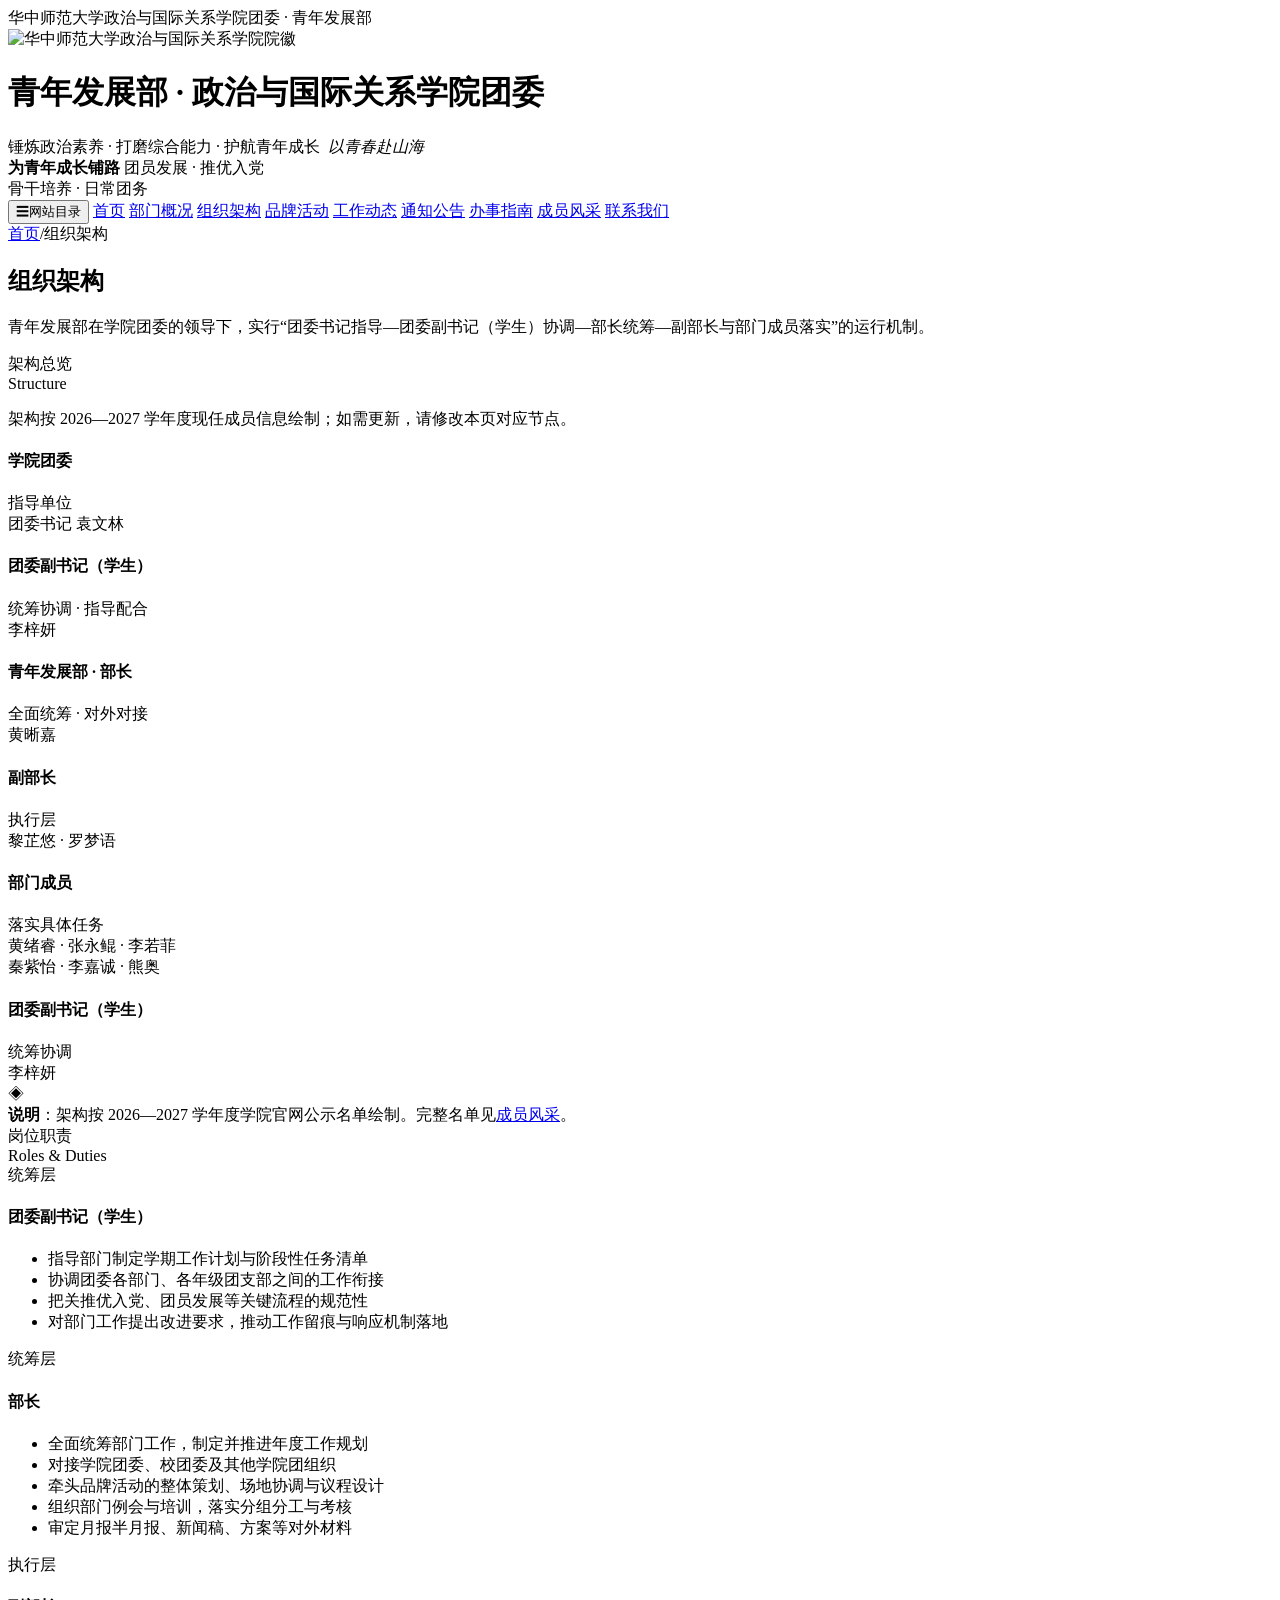
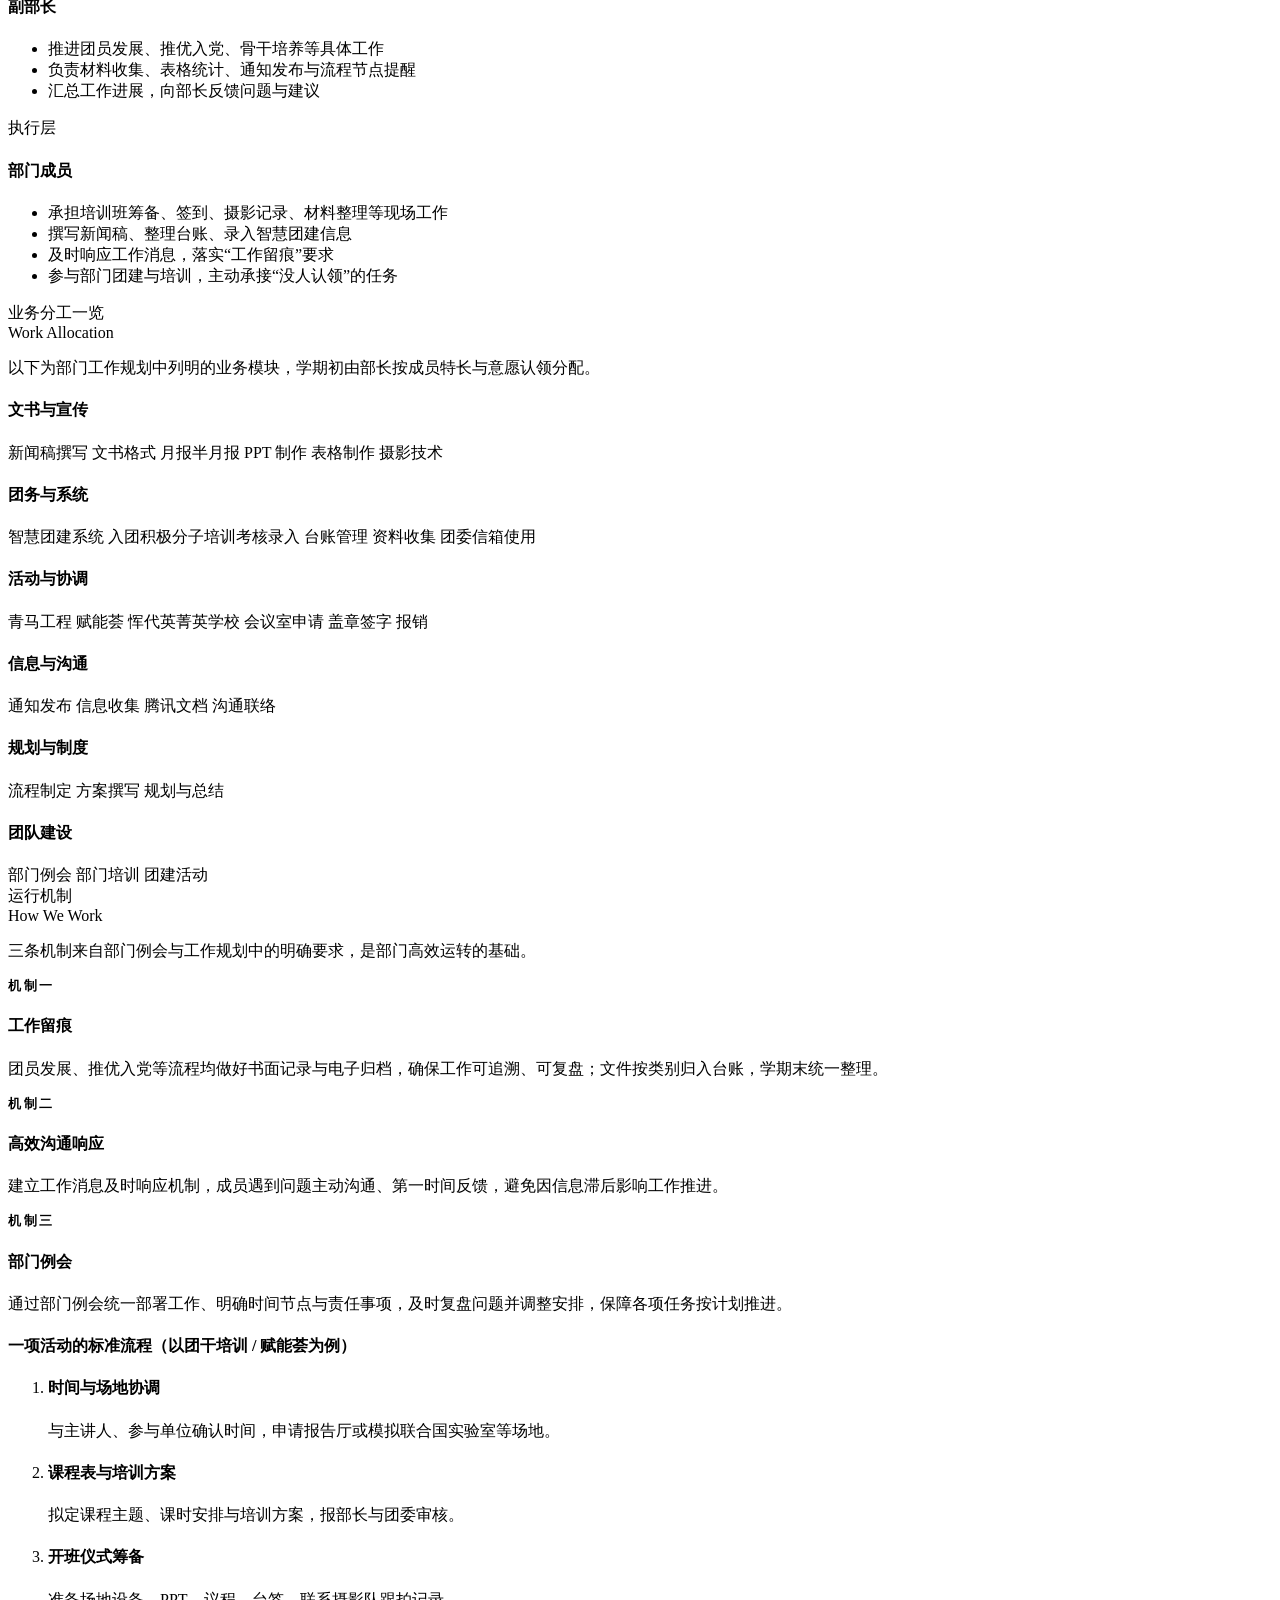
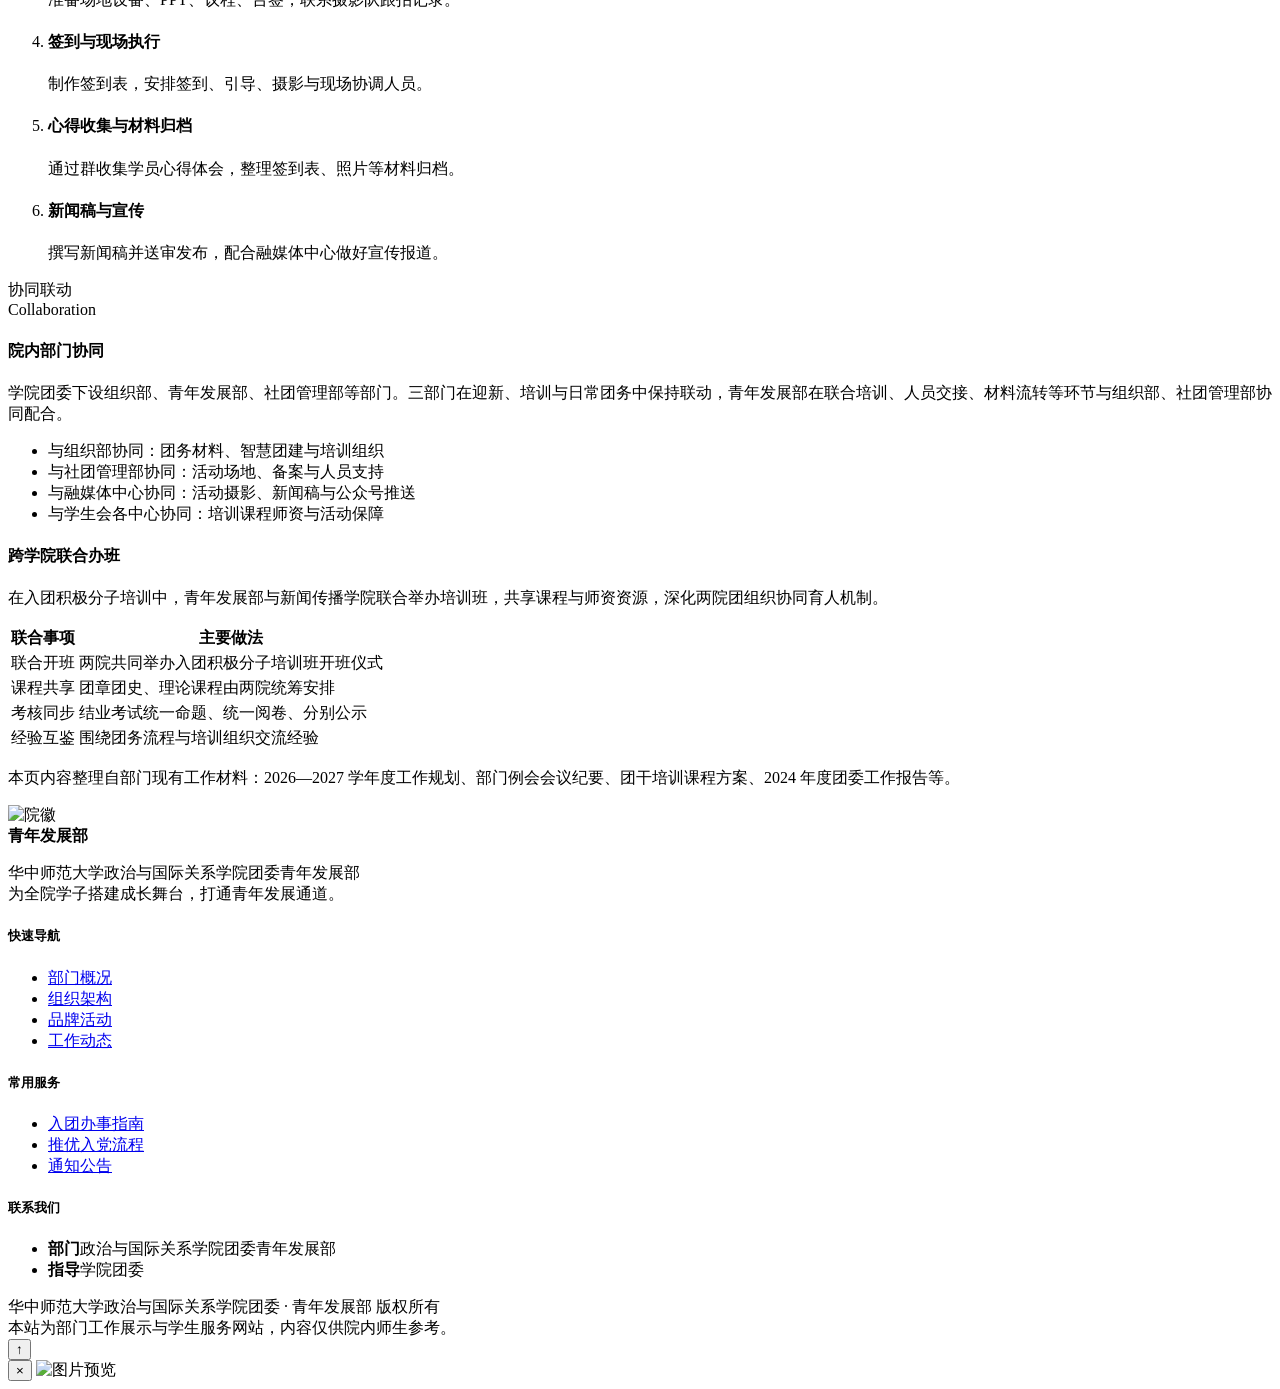
==== organization.html @ 4ea8c700 "Add files via upload" ====
<!DOCTYPE html>
<html lang="zh-CN">
<head>
<meta charset="UTF-8">
<meta name="viewport" content="width=device-width, initial-scale=1.0">
<title>组织架构 · 青年发展部</title>
<meta name="description" content="青年发展部组织架构、岗位职责、分组机制与协同联动机制。">
<link rel="stylesheet" href="css/style.css?v=20261004">
</head>
<body>

<div class="topbar">
  <div class="wrap">
    <span class="tb-left"><i class="dot"></i>华中师范大学政治与国际关系学院团委 · 青年发展部</span>
    <span class="tb-right" id="today"></span>
  </div>
</div>

<header class="site-header">
  <div class="wrap">
    <img class="logo" data-asset="IMG_LOGO" src="assets/placeholder.gif" alt="华中师范大学政治与国际关系学院院徽">
    <div class="brand">
      <h1>青年发展部 <span>· 政治与国际关系学院团委</span></h1>
      <div class="slogan">锤炼政治素养 · 打磨综合能力 · 护航青年成长 &nbsp;<em>以青春赴山海</em></div>
    </div>
    <div class="head-badge">
      <strong>为青年成长铺路</strong>
      团员发展 · 推优入党<br>骨干培养 · 日常团务
    </div>
  </div>
</header>

<nav class="mainnav" id="mainnav">
  <div class="wrap">
    <button class="nav-toggle" id="navToggle" aria-expanded="false" aria-controls="mainnav">
      <span aria-hidden="true">☰</span><span class="nt-text">网站目录</span>
    </button>
    <a class="nav-link" href="index.html">首页</a>
    <a class="nav-link" href="about.html">部门概况</a>
    <a class="nav-link active" href="organization.html">组织架构</a>
    <a class="nav-link" href="activities.html">品牌活动</a>
    <a class="nav-link" href="news.html">工作动态</a>
    <a class="nav-link" href="notices.html">通知公告</a>
    <a class="nav-link" href="guide.html">办事指南</a>
    <a class="nav-link" href="members.html">成员风采</a>
    <a class="nav-link" href="contact.html">联系我们</a>
  </div>
</nav>

<section class="pagehead">
  <div class="wrap">
    <div class="crumb"><a href="index.html">首页</a><span class="sep">/</span>组织架构</div>
    <h2>组织架构</h2>
    <p class="desc">青年发展部在学院团委的领导下，实行“团委书记指导—团委副书记（学生）协调—部长统筹—副部长与部门成员落实”的运行机制。</p>
  </div>
</section>

<!-- ===== 架构图 ===== -->
<section class="section">
  <div class="sec-head left">
    <div class="cn">架构总览</div>
    <div class="en">Structure</div>
    <div class="rule"></div>
    <p class="lead">架构按 2026—2027 学年度现任成员信息绘制；如需更新，请修改本页对应节点。</p>
  </div>
  <div class="card">
    <div class="orgchart">
      <div class="org-top">
        <div class="org-node gold">
          <h4>学院团委</h4>
          <div class="role">指导单位</div>
          <div class="who">团委书记 袁文林</div>
        </div>
      </div>
      <div class="org-connector"></div>
      <div class="org-top">
        <div class="org-node">
          <h4>团委副书记（学生）</h4>
          <div class="role">统筹协调 · 指导配合</div>
          <div class="who">李梓妍</div>
        </div>
      </div>
      <div class="org-connector"></div>
      <div class="org-top">
        <div class="org-node">
          <h4>青年发展部 · 部长</h4>
          <div class="role">全面统筹 · 对外对接</div>
          <div class="who">黄晰嘉</div>
        </div>
      </div>
      <div class="org-connector"></div>
      <div class="org-row">
        <div class="org-node">
          <h4>副部长</h4>
          <div class="role">执行层</div>
          <div class="who">黎芷悠 · 罗梦语</div>
        </div>
        <div class="org-node gold">
          <h4>部门成员</h4>
          <div class="role">落实具体任务</div>
          <div class="who">黄绪睿 · 张永鲲 · 李若菲<br>秦紫怡 · 李嘉诚 · 熊奥</div>
        </div>
        <div class="org-node">
          <h4>团委副书记（学生）</h4>
          <div class="role">统筹协调</div>
          <div class="who">李梓妍</div>
        </div>
      </div>
    </div>
  </div>
  <div class="note mt20">
    <span class="ni">◈</span>
    <div><strong>说明</strong>：架构按 2026—2027 学年度学院官网公示名单绘制。完整名单见<a class="strong-red" href="members.html">成员风采</a>。</div>
  </div>
</section>

<!-- ===== 岗位职责 ===== -->
<section class="section">
  <div class="sec-head left">
    <div class="cn">岗位职责</div>
    <div class="en">Roles &amp; Duties</div>
    <div class="rule"></div>
  </div>
  <div class="grid g2">
    <div class="card hoverable">
      <span class="tag tag-red">统筹层</span>
      <h4 class="mt8 strong-red">团委副书记（学生）</h4>
      <ul class="plist mt14">
        <li>指导部门制定学期工作计划与阶段性任务清单</li>
        <li>协调团委各部门、各年级团支部之间的工作衔接</li>
        <li>把关推优入党、团员发展等关键流程的规范性</li>
        <li>对部门工作提出改进要求，推动工作留痕与响应机制落地</li>
      </ul>
    </div>
    <div class="card hoverable">
      <span class="tag tag-red">统筹层</span>
      <h4 class="mt8 strong-red">部长</h4>
      <ul class="plist mt14">
        <li>全面统筹部门工作，制定并推进年度工作规划</li>
        <li>对接学院团委、校团委及其他学院团组织</li>
        <li>牵头品牌活动的整体策划、场地协调与议程设计</li>
        <li>组织部门例会与培训，落实分组分工与考核</li>
        <li>审定月报半月报、新闻稿、方案等对外材料</li>
      </ul>
    </div>
    <div class="card hoverable">
      <span class="tag tag-red">执行层</span>
      <h4 class="mt8 strong-red">副部长</h4>
      <ul class="plist mt14">
        <li>推进团员发展、推优入党、骨干培养等具体工作</li>
        <li>负责材料收集、表格统计、通知发布与流程节点提醒</li>
        <li>汇总工作进展，向部长反馈问题与建议</li>
      </ul>
    </div>
    <div class="card hoverable">
      <span class="tag tag-red">执行层</span>
      <h4 class="mt8 strong-red">部门成员</h4>
      <ul class="plist mt14">
        <li>承担培训班筹备、签到、摄影记录、材料整理等现场工作</li>
        <li>撰写新闻稿、整理台账、录入智慧团建信息</li>
        <li>及时响应工作消息，落实“工作留痕”要求</li>
        <li>参与部门团建与培训，主动承接“没人认领”的任务</li>
      </ul>
    </div>
  </div>
</section>

<!-- ===== 业务分工 ===== -->
<section class="section">
  <div class="sec-head left">
    <div class="cn">业务分工一览</div>
    <div class="en">Work Allocation</div>
    <div class="rule"></div>
    <p class="lead">以下为部门工作规划中列明的业务模块，学期初由部长按成员特长与意愿认领分配。</p>
  </div>
  <div class="grid g3">
    <div class="card">
      <h4 class="strong-red mb14">文书与宣传</h4>
      <div class="tag-cloud">
        <span class="tag tag-soft">新闻稿撰写</span>
        <span class="tag tag-soft">文书格式</span>
        <span class="tag tag-soft">月报半月报</span>
        <span class="tag tag-soft">PPT 制作</span>
        <span class="tag tag-soft">表格制作</span>
        <span class="tag tag-soft">摄影技术</span>
      </div>
    </div>
    <div class="card">
      <h4 class="strong-red mb14">团务与系统</h4>
      <div class="tag-cloud">
        <span class="tag tag-soft">智慧团建系统</span>
        <span class="tag tag-soft">入团积极分子培训考核录入</span>
        <span class="tag tag-soft">台账管理</span>
        <span class="tag tag-soft">资料收集</span>
        <span class="tag tag-soft">团委信箱使用</span>
      </div>
    </div>
    <div class="card">
      <h4 class="strong-red mb14">活动与协调</h4>
      <div class="tag-cloud">
        <span class="tag tag-soft">青马工程</span>
        <span class="tag tag-soft">赋能荟</span>
        <span class="tag tag-soft">恽代英菁英学校</span>
        <span class="tag tag-soft">会议室申请</span>
        <span class="tag tag-soft">盖章签字</span>
        <span class="tag tag-soft">报销</span>
      </div>
    </div>
    <div class="card">
      <h4 class="strong-red mb14">信息与沟通</h4>
      <div class="tag-cloud">
        <span class="tag tag-soft">通知发布</span>
        <span class="tag tag-soft">信息收集</span>
        <span class="tag tag-soft">腾讯文档</span>
        <span class="tag tag-soft">沟通联络</span>
      </div>
    </div>
    <div class="card">
      <h4 class="strong-red mb14">规划与制度</h4>
      <div class="tag-cloud">
        <span class="tag tag-soft">流程制定</span>
        <span class="tag tag-soft">方案撰写</span>
        <span class="tag tag-soft">规划与总结</span>
      </div>
    </div>
    <div class="card">
      <h4 class="strong-red mb14">团队建设</h4>
      <div class="tag-cloud">
        <span class="tag tag-soft">部门例会</span>
        <span class="tag tag-soft">部门培训</span>
        <span class="tag tag-soft">团建活动</span>
      </div>
    </div>
  </div>
</section>

<!-- ===== 运行机制 ===== -->
<section class="section">
  <div class="sec-head left">
    <div class="cn">运行机制</div>
    <div class="en">How We Work</div>
    <div class="rule"></div>
    <p class="lead">三条机制来自部门例会与工作规划中的明确要求，是部门高效运转的基础。</p>
  </div>
  <div class="grid g3">
    <div class="card hoverable">
      <div class="pno" style="color:var(--gold); font-size:12.5px; letter-spacing:2.5px; font-weight:600;">机制一</div>
      <h4 class="strong-red mt8">工作留痕</h4>
      <p class="small muted mt8">团员发展、推优入党等流程均做好书面记录与电子归档，确保工作可追溯、可复盘；文件按类别归入台账，学期末统一整理。</p>
    </div>
    <div class="card hoverable">
      <div class="pno" style="color:var(--gold); font-size:12.5px; letter-spacing:2.5px; font-weight:600;">机制二</div>
      <h4 class="strong-red mt8">高效沟通响应</h4>
      <p class="small muted mt8">建立工作消息及时响应机制，成员遇到问题主动沟通、第一时间反馈，避免因信息滞后影响工作推进。</p>
    </div>
    <div class="card hoverable">
      <div class="pno" style="color:var(--gold); font-size:12.5px; letter-spacing:2.5px; font-weight:600;">机制三</div>
      <h4 class="strong-red mt8">部门例会</h4>
      <p class="small muted mt8">通过部门例会统一部署工作、明确时间节点与责任事项，及时复盘问题并调整安排，保障各项任务按计划推进。</p>
    </div>
  </div>

  <div class="card mt20">
    <h4 class="strong-red mb14">一项活动的标准流程（以团干培训 / 赋能荟为例）</h4>
    <ol class="vsteps">
      <li class="vstep"><h4>时间与场地协调</h4><p>与主讲人、参与单位确认时间，申请报告厅或模拟联合国实验室等场地。</p></li>
      <li class="vstep"><h4>课程表与培训方案</h4><p>拟定课程主题、课时安排与培训方案，报部长与团委审核。</p></li>
      <li class="vstep"><h4>开班仪式筹备</h4><p>准备场地设备、PPT、议程、台签，联系摄影队跟拍记录。</p></li>
      <li class="vstep"><h4>签到与现场执行</h4><p>制作签到表，安排签到、引导、摄影与现场协调人员。</p></li>
      <li class="vstep"><h4>心得收集与材料归档</h4><p>通过群收集学员心得体会，整理签到表、照片等材料归档。</p></li>
      <li class="vstep"><h4>新闻稿与宣传</h4><p>撰写新闻稿并送审发布，配合融媒体中心做好宣传报道。</p></li>
    </ol>
  </div>
</section>

<!-- ===== 协同联动 ===== -->
<section class="section">
  <div class="sec-head left">
    <div class="cn">协同联动</div>
    <div class="en">Collaboration</div>
    <div class="rule"></div>
  </div>
  <div class="grid g2">
    <div class="card">
      <h4 class="strong-red mb14">院内部门协同</h4>
      <p class="small muted">学院团委下设组织部、青年发展部、社团管理部等部门。三部门在迎新、培训与日常团务中保持联动，青年发展部在联合培训、人员交接、材料流转等环节与组织部、社团管理部协同配合。</p>
      <ul class="plist mt14">
        <li>与组织部协同：团务材料、智慧团建与培训组织</li>
        <li>与社团管理部协同：活动场地、备案与人员支持</li>
        <li>与融媒体中心协同：活动摄影、新闻稿与公众号推送</li>
        <li>与学生会各中心协同：培训课程师资与活动保障</li>
      </ul>
    </div>
    <div class="card">
      <h4 class="strong-red mb14">跨学院联合办班</h4>
      <p class="small muted">在入团积极分子培训中，青年发展部与新闻传播学院联合举办培训班，共享课程与师资资源，深化两院团组织协同育人机制。</p>
      <div class="table-wrap mt14">
        <table class="data">
          <thead>
            <tr><th>联合事项</th><th>主要做法</th></tr>
          </thead>
          <tbody>
            <tr><td>联合开班</td><td>两院共同举办入团积极分子培训班开班仪式</td></tr>
            <tr><td>课程共享</td><td>团章团史、理论课程由两院统筹安排</td></tr>
            <tr><td>考核同步</td><td>结业考试统一命题、统一阅卷、分别公示</td></tr>
            <tr><td>经验互鉴</td><td>围绕团务流程与培训组织交流经验</td></tr>
          </tbody>
        </table>
      </div>
    </div>
  </div>
</section>

<p class="src-note">本页内容整理自部门现有工作材料：2026—2027 学年度工作规划、部门例会会议纪要、团干培训课程方案、2024 年度团委工作报告等。</p>

<footer class="site-footer">
  <div class="fmain">
    <div class="fbrand">
      <img data-asset="IMG_LOGO" src="assets/placeholder.gif" alt="院徽">
      <div>
        <strong>青年发展部</strong>
        <p>华中师范大学政治与国际关系学院团委青年发展部<br>为全院学子搭建成长舞台，打通青年发展通道。</p>
      </div>
    </div>
    <div>
      <h5>快速导航</h5>
      <ul class="flinks">
        <li><a href="about.html">部门概况</a></li>
        <li><a href="organization.html">组织架构</a></li>
        <li><a href="activities.html">品牌活动</a></li>
        <li><a href="news.html">工作动态</a></li>
      </ul>
    </div>
    <div>
      <h5>常用服务</h5>
      <ul class="flinks">
        <li><a href="guide.html">入团办事指南</a></li>
        <li><a href="guide.html#tuijian">推优入党流程</a></li>
        <li><a href="notices.html">通知公告</a></li>
      </ul>
    </div>
    <div>
      <h5>联系我们</h5>
      <ul class="fcontact">
        <li><b>部门</b><span>政治与国际关系学院团委青年发展部</span></li>
        <li><b>指导</b><span>学院团委</span></li>
      </ul>
    </div>
  </div>
  <div class="fcopy">
    <span class="gold">华中师范大学政治与国际关系学院团委 · 青年发展部</span> 版权所有<br>
    本站为部门工作展示与学生服务网站，内容仅供院内师生参考。
  </div>
</footer>

<button class="totop" id="toTop" title="返回顶部" aria-label="返回顶部">↑</button>
<div class="lightbox" id="lightbox" role="dialog" aria-modal="true" aria-label="图片查看">
  <button class="close" aria-label="关闭">×</button>
  <img src="" alt="图片预览">
  <div class="cap"></div>
</div>

<script src="js/assets-data.js?v=20261004"></script>
<script src="js/main.js?v=20261004"></script>
</body>
</html>
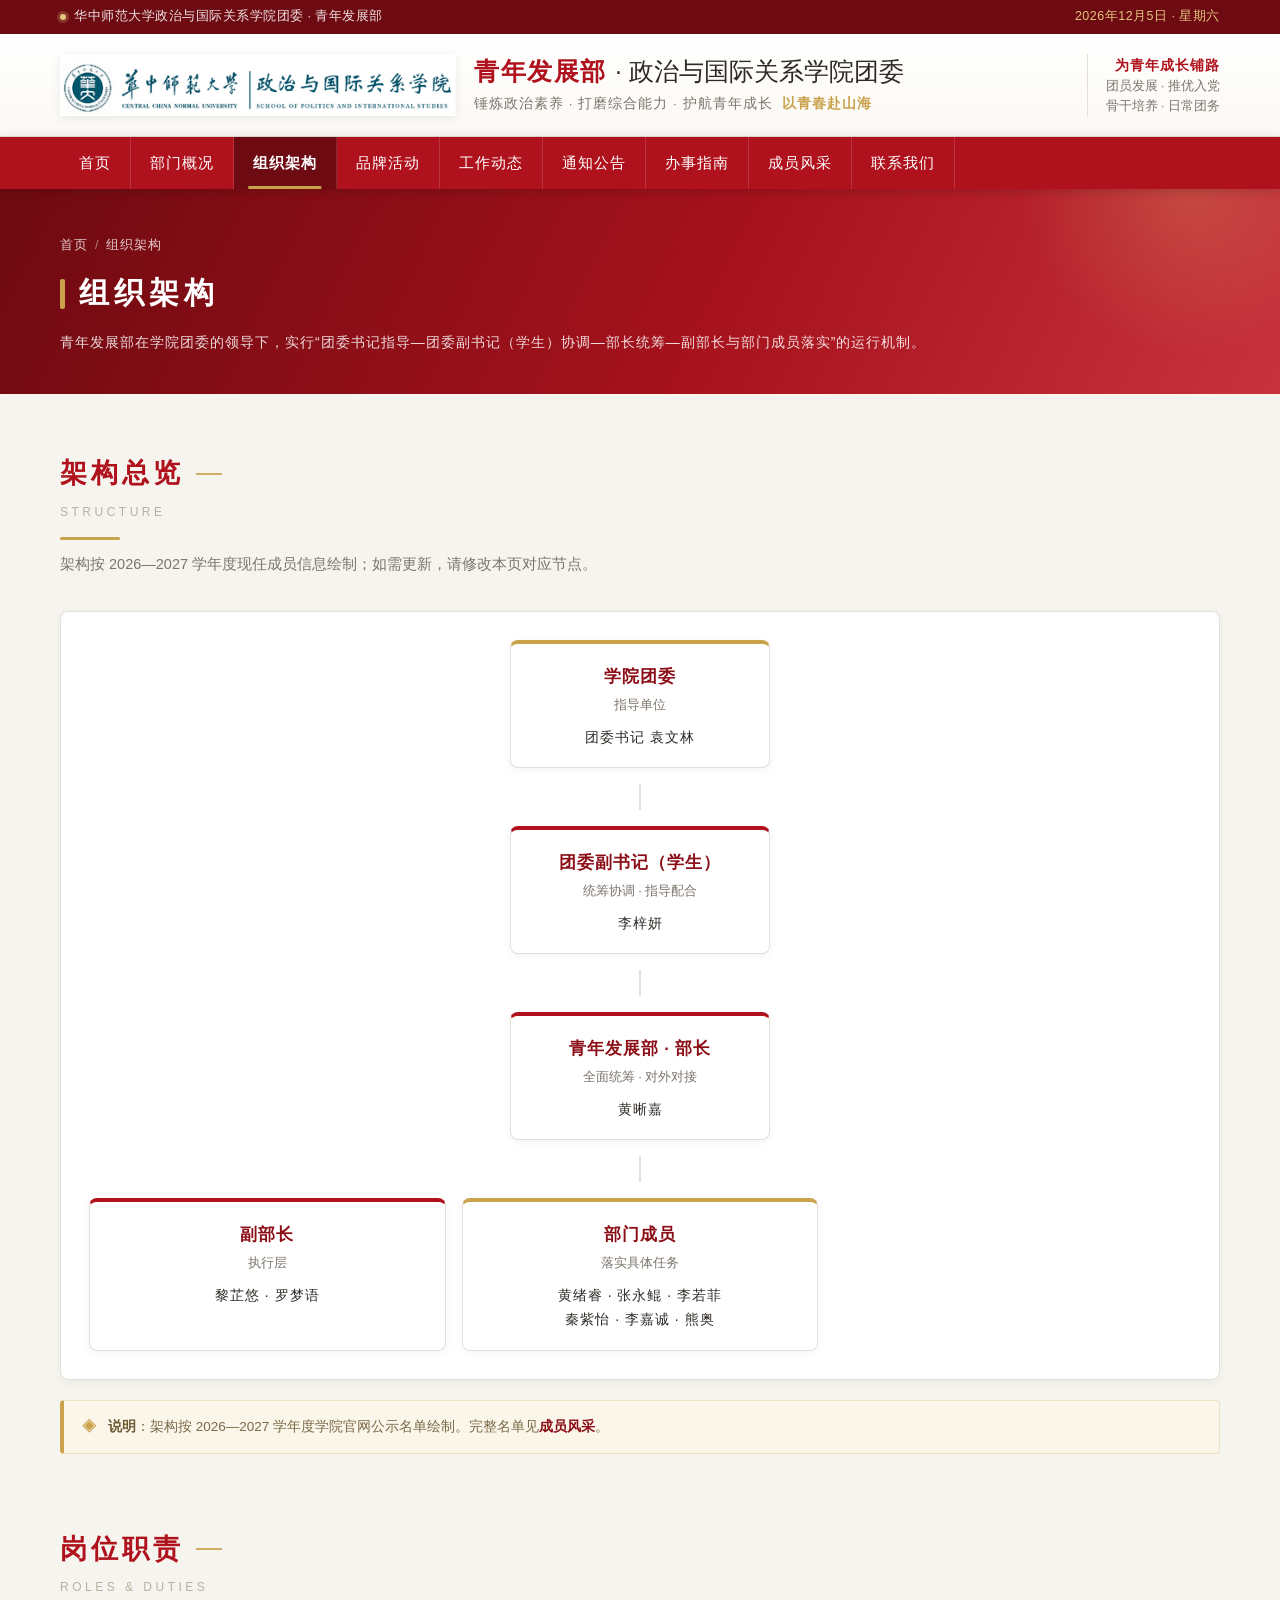
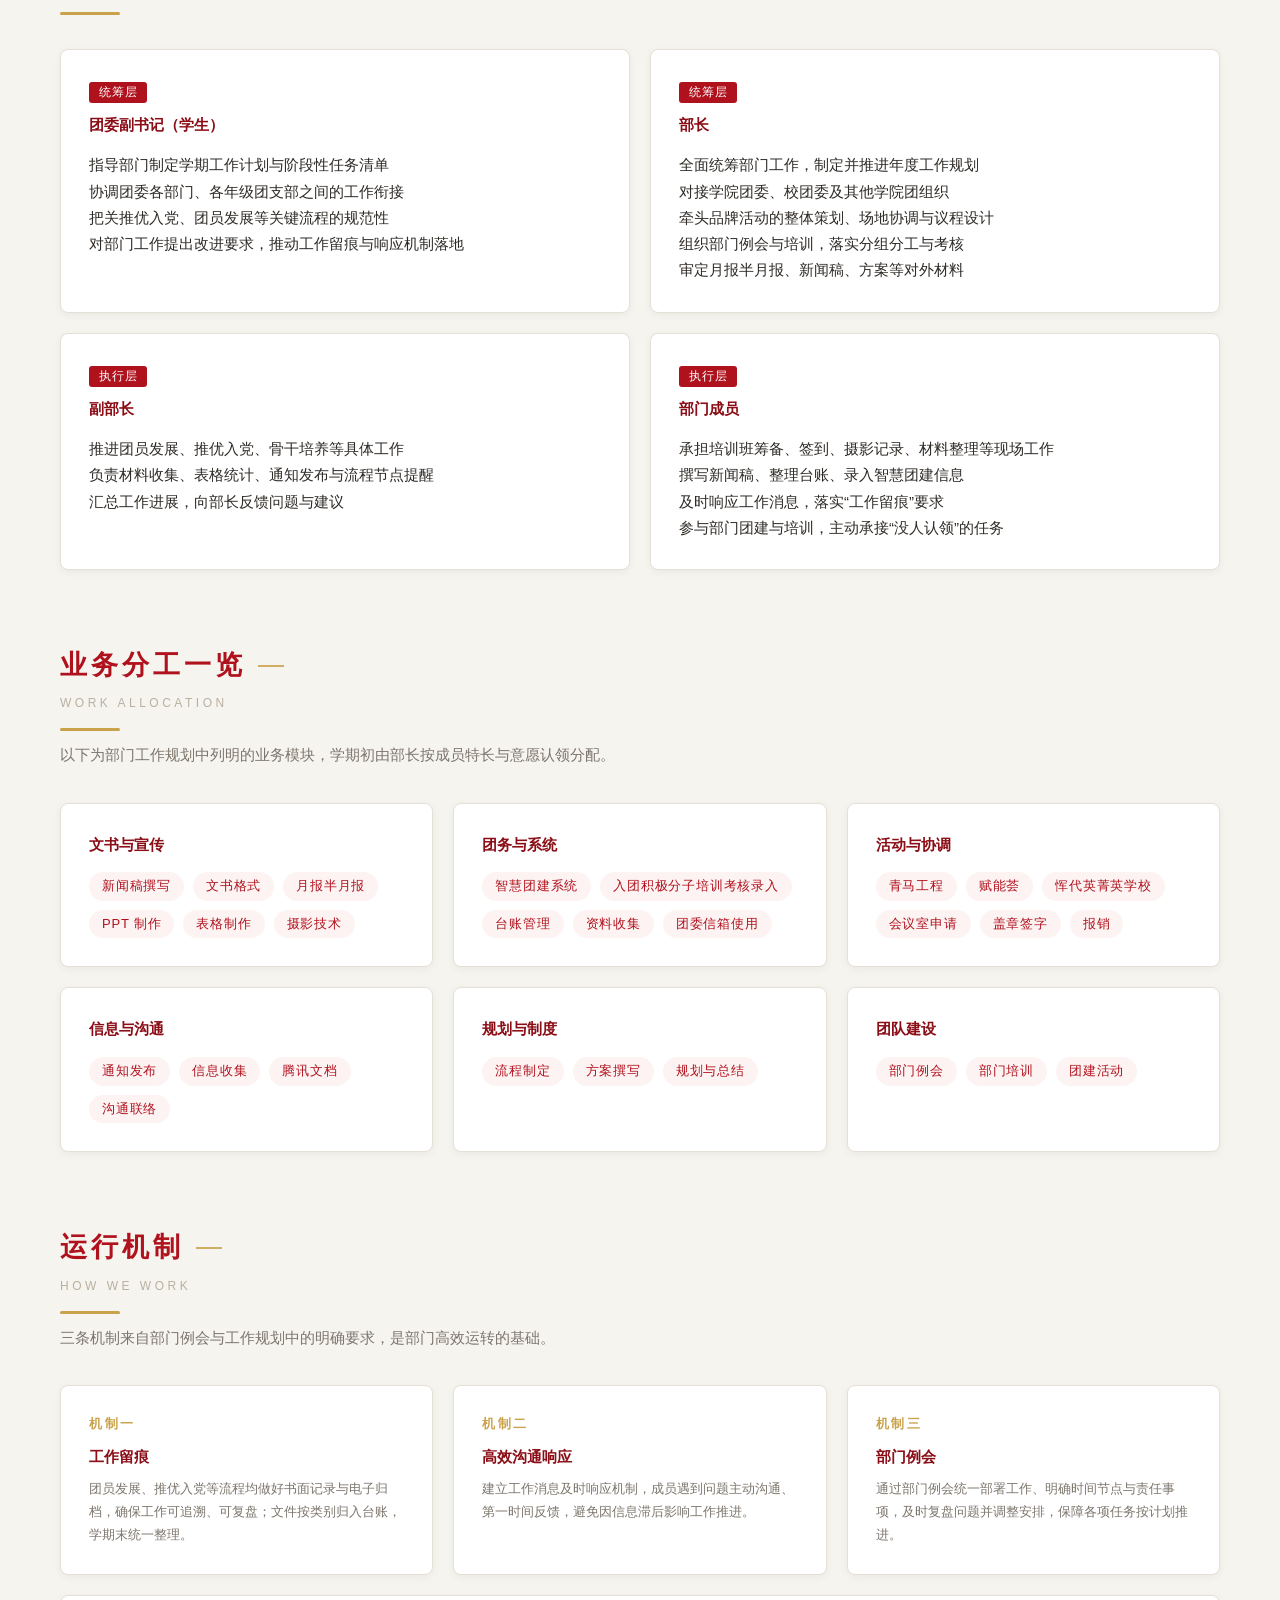
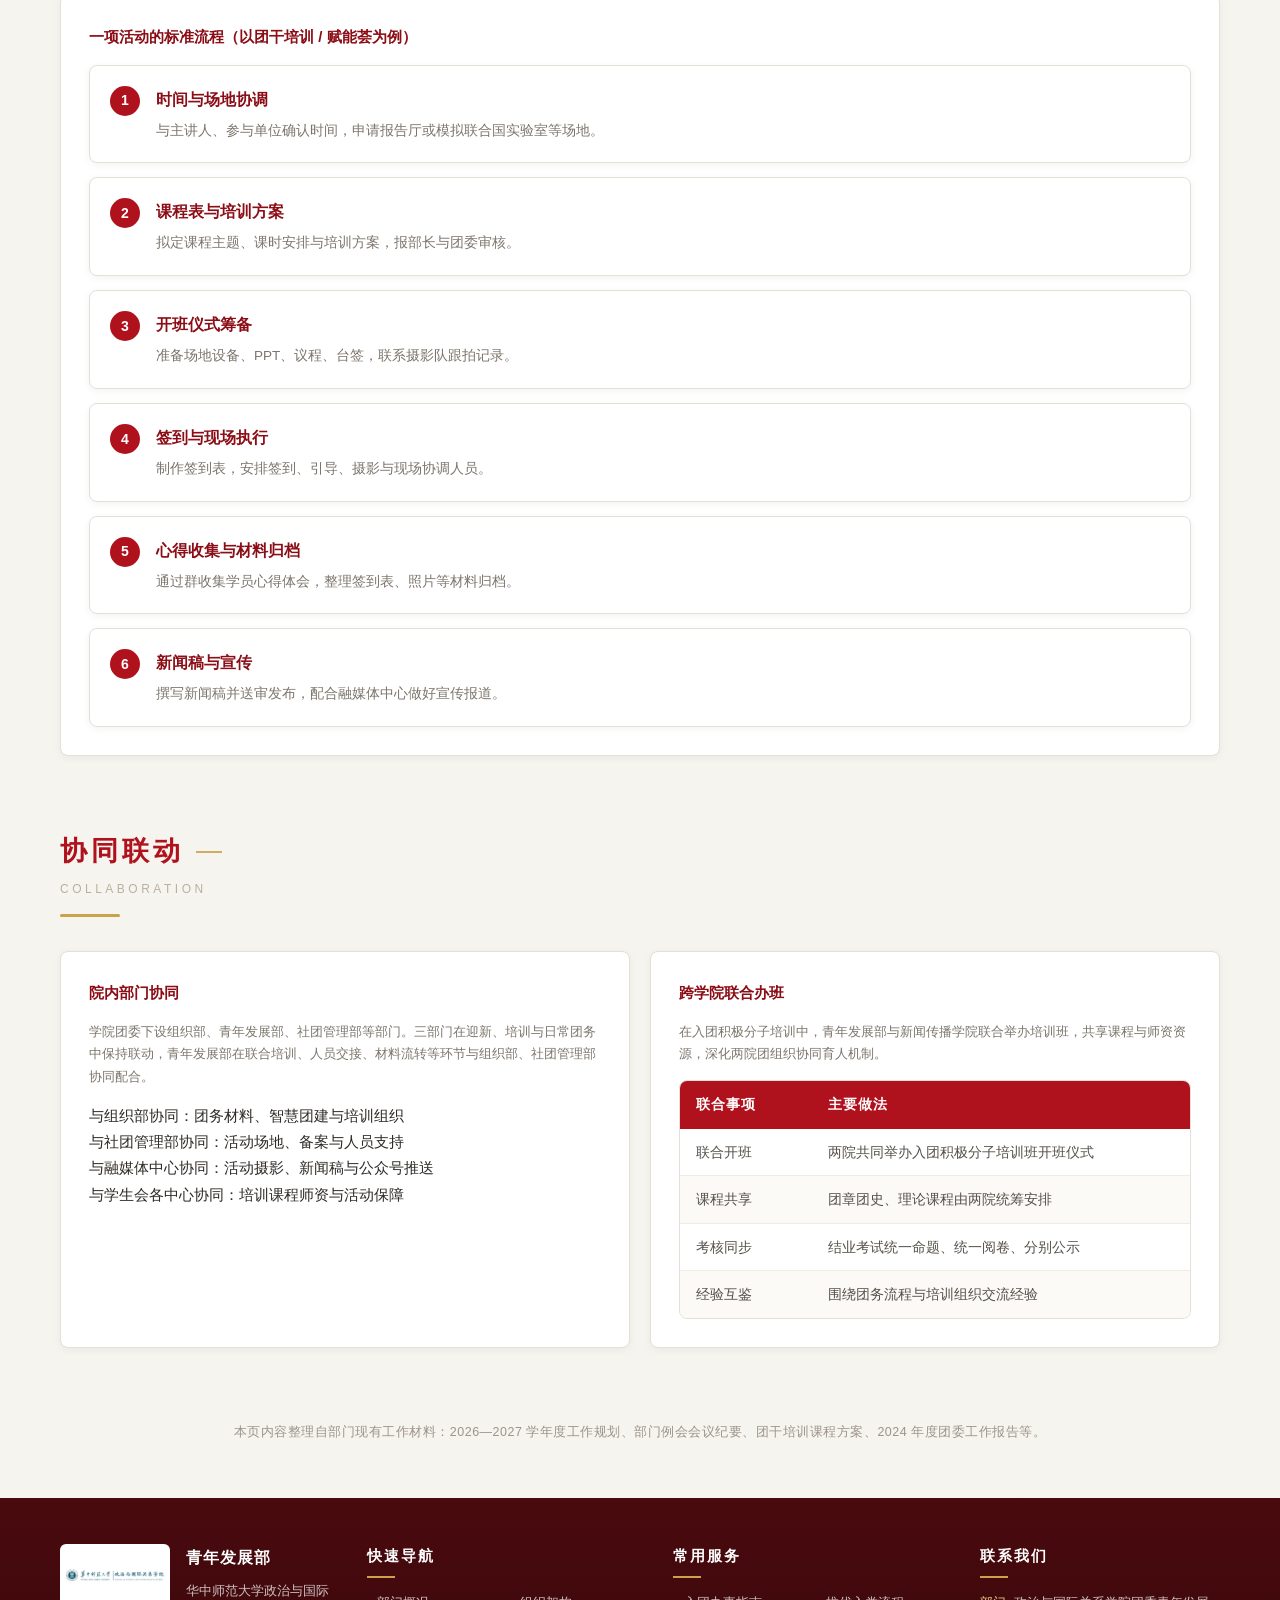
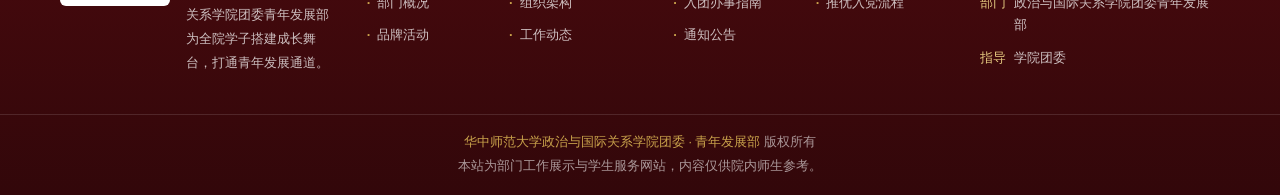
==== commit c83299ec: "Add files via upload" ====
--- a/organization.html
+++ b/organization.html
@@ -100,11 +100,6 @@
           <div class="role">落实具体任务</div>
           <div class="who">黄绪睿 · 张永鲲 · 李若菲<br>秦紫怡 · 李嘉诚 · 熊奥</div>
         </div>
-        <div class="org-node">
-          <h4>团委副书记（学生）</h4>
-          <div class="role">统筹协调</div>
-          <div class="who">李梓妍</div>
-        </div>
       </div>
     </div>
   </div>
--- a/css/style.css
+++ b/css/style.css
@@ -0,0 +1,1119 @@
+/* ==========================================================================
+   华中师范大学政治与国际关系学院团委 · 青年发展部  官方网站样式表
+   主题：团青红金  |  纯静态、零依赖、可离线打开
+   ========================================================================== */
+
+/* ---------- 1. 变量与基础 ---------- */
+:root {
+  --red: #B0121D;
+  --red-dark: #8B0D16;
+  --red-deep: #6E0A11;
+  --red-light: #C8323C;
+  --red-tint: #FDF3F3;
+  --gold: #C9A24B;
+  --gold-light: #E3C77F;
+  --gold-tint: #FBF6EA;
+  --bg: #F6F4EF;
+  --bg-alt: #FFFFFF;
+  --text: #2E2A26;
+  --text-mid: #55504A;
+  --text-light: #7C756C;
+  --line: #E5E0D6;
+  --line-soft: #F0ECE3;
+  --shadow-sm: 0 2px 8px rgba(0, 0, 0, .05);
+  --shadow: 0 6px 22px rgba(176, 18, 29, .08);
+  --shadow-lg: 0 14px 40px rgba(110, 10, 17, .14);
+  --radius: 8px;
+  --radius-sm: 4px;
+  --wrap: 1200px;
+  --nav-h: 52px;
+}
+
+* { margin: 0; padding: 0; box-sizing: border-box; }
+
+html { scroll-behavior: smooth; }
+
+body {
+  font-family: "PingFang SC", "Microsoft YaHei", "Source Han Sans SC", "Noto Sans SC", "Hiragino Sans GB", sans-serif;
+  font-size: 15px;
+  line-height: 1.75;
+  color: var(--text);
+  background: var(--bg);
+  overflow-x: hidden;
+  -webkit-font-smoothing: antialiased;
+}
+
+a { color: inherit; text-decoration: none; transition: color .18s ease; }
+img { max-width: 100%; display: block; border: 0; }
+ul, ol { list-style: none; }
+button { font-family: inherit; cursor: pointer; border: 0; background: none; }
+
+.wrap { max-width: var(--wrap); margin: 0 auto; padding: 0 20px; }
+
+::selection { background: var(--red); color: #fff; }
+
+/* 滚动条 */
+::-webkit-scrollbar { width: 10px; height: 10px; }
+::-webkit-scrollbar-thumb { background: #CFC7B8; border-radius: 6px; }
+::-webkit-scrollbar-thumb:hover { background: var(--gold); }
+::-webkit-scrollbar-track { background: var(--bg); }
+
+/* ---------- 2. 顶部信息栏 ---------- */
+.topbar {
+  background: var(--red-deep);
+  color: rgba(255, 255, 255, .88);
+  font-size: 12.5px;
+  letter-spacing: .5px;
+}
+.topbar .wrap {
+  display: flex;
+  align-items: center;
+  justify-content: space-between;
+  gap: 16px;
+  min-height: 34px;
+  flex-wrap: wrap;
+}
+.topbar .tb-left { display: flex; align-items: center; gap: 8px; }
+.topbar .dot {
+  width: 6px; height: 6px; border-radius: 50%;
+  background: var(--gold-light);
+  box-shadow: 0 0 0 3px rgba(227, 199, 127, .22);
+}
+.topbar .tb-right { color: var(--gold-light); }
+
+/* ---------- 3. 站头 ---------- */
+.site-header {
+  background: linear-gradient(180deg, #FFFFFF 0%, #FBF9F4 100%);
+  border-bottom: 1px solid var(--line);
+}
+.site-header .wrap {
+  display: flex;
+  align-items: center;
+  gap: 18px;
+  padding-top: 20px;
+  padding-bottom: 20px;
+}
+.site-header .logo {
+  height: 62px;
+  width: auto;
+  flex: 0 0 auto;
+  filter: drop-shadow(0 2px 4px rgba(0, 0, 0, .08));
+}
+.site-header .brand h1 {
+  font-size: 25px;
+  line-height: 1.3;
+  color: var(--red);
+  letter-spacing: 1.5px;
+  font-weight: 700;
+}
+.site-header .brand h1 span { color: var(--text); font-weight: 500; letter-spacing: 0; }
+.site-header .brand .slogan {
+  margin-top: 5px;
+  font-size: 13.5px;
+  color: var(--text-light);
+  letter-spacing: 1px;
+}
+.site-header .brand .slogan em {
+  font-style: normal;
+  color: var(--gold);
+  font-weight: 600;
+}
+.site-header .head-badge {
+  margin-left: auto;
+  text-align: right;
+  font-size: 12.5px;
+  color: var(--text-light);
+  line-height: 1.6;
+  padding-left: 18px;
+  border-left: 1px solid var(--line);
+  flex: 0 0 auto;
+}
+.site-header .head-badge strong { display: block; color: var(--red); font-size: 14px; letter-spacing: 1px; }
+
+/* ---------- 4. 主导航 ---------- */
+.mainnav {
+  position: sticky;
+  top: 0;
+  z-index: 90;
+  background: var(--red);
+  box-shadow: 0 2px 10px rgba(0, 0, 0, .16);
+}
+.mainnav .wrap { display: flex; align-items: stretch; padding: 0 20px; }
+.mainnav a.nav-link {
+  position: relative;
+  display: flex;
+  align-items: center;
+  color: #fff;
+  font-size: 15px;
+  letter-spacing: 1px;
+  padding: 0 19px;
+  height: var(--nav-h);
+  white-space: nowrap;
+  border-right: 1px solid rgba(255, 255, 255, .14);
+}
+.mainnav a.nav-link:first-child { border-left: 1px solid rgba(255, 255, 255, .14); }
+.mainnav a.nav-link::after {
+  content: "";
+  position: absolute;
+  left: 50%; bottom: 0;
+  width: 0; height: 3px;
+  background: var(--gold-light);
+  transform: translateX(-50%);
+  transition: width .22s ease;
+}
+.mainnav a.nav-link:hover { background: var(--red-dark); }
+.mainnav a.nav-link:hover::after { width: 60%; }
+.mainnav a.nav-link.active { background: var(--red-deep); font-weight: 600; }
+.mainnav a.nav-link.active::after { width: 72%; background: var(--gold); }
+
+.nav-toggle {
+  display: none;
+  color: #fff;
+  font-size: 14px;
+  letter-spacing: 1px;
+  padding: 0 20px;
+  height: var(--nav-h);
+  align-items: center;
+  gap: 8px;
+}
+
+/* ---------- 5. 横幅 ---------- */
+.hero {
+  position: relative;
+  overflow: hidden;
+  background-color: #7A0C13;
+  background-image: linear-gradient(115deg, #6E0A11 0%, #A5121C 42%, #C8323C 78%, #B0121D 100%);
+  background-size: cover;
+  background-position: center;
+  color: #fff;
+  padding: 74px 20px 66px;
+  text-align: center;
+}
+/* 遮罩层：独立于背景图，保证文字始终清晰可读 */
+.hero::before {
+  content: "";
+  position: absolute;
+  inset: 0;
+  z-index: 1;
+  background: linear-gradient(115deg, rgba(92, 6, 12, .93) 0%, rgba(150, 14, 24, .86) 45%, rgba(180, 40, 50, .78) 100%);
+  pointer-events: none;
+}
+.hero::after {
+  content: "";
+  position: absolute;
+  z-index: 1;
+  border-radius: 50%;
+  pointer-events: none;
+  width: 460px; height: 460px;
+  top: -200px; right: -120px;
+  background: radial-gradient(circle, rgba(227, 199, 127, .22) 0%, transparent 70%);
+}
+.hero .hero-inner {
+  position: relative;
+  z-index: 2;
+  max-width: 940px;
+  margin: 0 auto;
+  text-shadow: 0 2px 14px rgba(40, 4, 6, .7);
+}
+.hero .eyebrow {
+  font-size: 14px;
+  letter-spacing: 6px;
+  color: var(--gold-light);
+  text-transform: uppercase;
+}
+.hero h2 {
+  font-size: 44px;
+  letter-spacing: 10px;
+  font-weight: 700;
+  margin: 18px 0 12px;
+  text-shadow: 0 4px 18px rgba(0, 0, 0, .22);
+}
+.hero .sub {
+  font-size: 16.5px;
+  letter-spacing: 2.5px;
+  color: rgba(255, 255, 255, .95);
+}
+.hero .slogan-pill {
+  display: inline-block;
+  margin-top: 28px;
+  padding: 9px 32px;
+  border: 1px solid rgba(255, 255, 255, .55);
+  border-radius: 40px;
+  font-size: 15.5px;
+  letter-spacing: 4px;
+  background: rgba(255, 255, 255, .07);
+  backdrop-filter: blur(2px);
+}
+.hero .hero-actions {
+  margin-top: 30px;
+  display: flex;
+  gap: 14px;
+  justify-content: center;
+  flex-wrap: wrap;
+}
+.hero .hero-meta {
+  margin-top: 30px;
+  display: flex;
+  gap: 30px;
+  justify-content: center;
+  flex-wrap: wrap;
+  font-size: 13.5px;
+  color: rgba(255, 255, 255, .84);
+}
+.hero .hero-meta span { display: inline-flex; align-items: center; gap: 7px; }
+
+/* 次级横幅（内页） */
+.pagehead {
+  position: relative;
+  overflow: hidden;
+  background: linear-gradient(115deg, #6E0A11 0%, #A5121C 55%, #C8323C 100%);
+  color: #fff;
+  padding: 46px 20px 40px;
+}
+.pagehead::after {
+  content: "";
+  position: absolute;
+  width: 340px; height: 340px;
+  border-radius: 50%;
+  top: -170px; right: -80px;
+  background: radial-gradient(circle, rgba(227, 199, 127, .2) 0%, transparent 70%);
+}
+.pagehead .wrap { position: relative; z-index: 2; }
+.pagehead .crumb {
+  font-size: 12.5px;
+  color: rgba(255, 255, 255, .78);
+  letter-spacing: 1px;
+  margin-bottom: 10px;
+}
+.pagehead .crumb a:hover { color: var(--gold-light); }
+.pagehead .crumb .sep { margin: 0 7px; opacity: .6; }
+.pagehead h2 {
+  font-size: 30px;
+  letter-spacing: 5px;
+  font-weight: 700;
+  display: flex;
+  align-items: center;
+  gap: 14px;
+}
+.pagehead h2::before {
+  content: "";
+  width: 5px; height: 30px;
+  background: var(--gold);
+  border-radius: 2px;
+  flex: 0 0 auto;
+}
+.pagehead .desc {
+  margin-top: 10px;
+  font-size: 14px;
+  color: rgba(255, 255, 255, .85);
+  letter-spacing: 1px;
+  max-width: 900px;
+}
+
+/* ---------- 6. 通用区块 ---------- */
+.section { max-width: var(--wrap); margin: 0 auto; padding: 56px 20px 16px; }
+.section.tight { padding-top: 34px; }
+.section:last-of-type { padding-bottom: 40px; }
+
+.sec-head { margin-bottom: 34px; }
+.sec-head.center { text-align: center; }
+.sec-head .cn {
+  font-size: 27px;
+  font-weight: 700;
+  color: var(--red);
+  letter-spacing: 4px;
+  display: inline-flex;
+  align-items: center;
+  gap: 12px;
+}
+.sec-head .cn::before,
+.sec-head .cn::after {
+  content: "";
+  width: 26px; height: 2px;
+  background: var(--gold);
+  opacity: .85;
+}
+.sec-head.center .cn::before, .sec-head.center .cn::after { content: ""; }
+.sec-head.left .cn::before { display: none; }
+.sec-head .en {
+  font-size: 12px;
+  letter-spacing: 3.5px;
+  text-transform: uppercase;
+  color: #B9B0A0;
+  margin-top: 4px;
+}
+.sec-head .lead {
+  margin-top: 12px;
+  font-size: 14.5px;
+  color: var(--text-light);
+  max-width: 860px;
+}
+.sec-head.center .lead { margin-left: auto; margin-right: auto; }
+.sec-head .rule {
+  width: 60px; height: 3px;
+  background: var(--gold);
+  border-radius: 2px;
+  margin-top: 14px;
+}
+.sec-head.center .rule { margin-left: auto; margin-right: auto; }
+
+.card {
+  background: var(--bg-alt);
+  border: 1px solid var(--line);
+  border-radius: var(--radius);
+  padding: 28px;
+  box-shadow: var(--shadow-sm);
+  transition: box-shadow .24s ease, transform .24s ease, border-color .24s ease;
+}
+.card.hoverable:hover {
+  box-shadow: var(--shadow);
+  transform: translateY(-3px);
+  border-color: #EADFC8;
+}
+
+.grid { display: grid; gap: 20px; }
+.g2 { grid-template-columns: repeat(2, minmax(0, 1fr)); }
+.g3 { grid-template-columns: repeat(3, minmax(0, 1fr)); }
+.g4 { grid-template-columns: repeat(4, minmax(0, 1fr)); }
+.g-2-1 { grid-template-columns: 1.55fr 1fr; }
+
+/* ---------- 7. 按钮 ---------- */
+.btn {
+  display: inline-flex;
+  align-items: center;
+  justify-content: center;
+  gap: 8px;
+  height: 42px;
+  padding: 0 26px;
+  border-radius: 40px;
+  font-size: 14.5px;
+  letter-spacing: 1.5px;
+  transition: all .2s ease;
+  white-space: nowrap;
+}
+.btn-primary {
+  background: var(--gold);
+  color: #4A3505;
+  font-weight: 600;
+  box-shadow: 0 6px 18px rgba(201, 162, 75, .32);
+}
+.btn-primary:hover { background: var(--gold-light); transform: translateY(-2px); }
+.btn-ghost {
+  border: 1px solid rgba(255, 255, 255, .62);
+  color: #fff;
+}
+.btn-ghost:hover { background: rgba(255, 255, 255, .14); }
+.btn-outline {
+  border: 1px solid var(--red);
+  color: var(--red);
+}
+.btn-outline:hover { background: var(--red); color: #fff; }
+.btn-sm { height: 34px; padding: 0 18px; font-size: 13px; }
+
+/* ---------- 8. 首页：快捷入口 ---------- */
+.quickbar { margin-top: -38px; position: relative; z-index: 5; }
+.quickbar .grid { gap: 0; background: var(--bg-alt); border-radius: var(--radius); overflow: hidden; box-shadow: var(--shadow-lg); border: 1px solid var(--line); }
+.quick {
+  display: flex;
+  align-items: center;
+  gap: 14px;
+  padding: 22px 24px;
+  border-right: 1px solid var(--line-soft);
+  transition: background .2s ease;
+}
+.quick:last-child { border-right: 0; }
+.quick:hover { background: var(--red-tint); }
+.quick .qi {
+  width: 46px; height: 46px;
+  flex: 0 0 auto;
+  border-radius: 50%;
+  display: flex;
+  align-items: center;
+  justify-content: center;
+  background: linear-gradient(135deg, var(--red), var(--red-light));
+  color: #fff;
+  font-size: 18px;
+  font-weight: 700;
+  letter-spacing: 0;
+}
+.quick .qt strong { display: block; font-size: 15px; color: var(--red-dark); letter-spacing: .5px; }
+.quick .qt small { font-size: 12.5px; color: var(--text-light); }
+
+/* ---------- 9. 首页：简介与目标 ---------- */
+.intro-grid { display: grid; grid-template-columns: 1.35fr 1fr; gap: 30px; align-items: start; }
+.intro-lead p { margin-bottom: 13px; font-size: 15px; color: var(--text-mid); }
+.intro-lead p strong { color: var(--red); }
+.intro-lead .quote {
+  border-left: 4px solid var(--gold);
+  background: var(--gold-tint);
+  padding: 13px 18px;
+  margin-top: 16px;
+  font-size: 14.5px;
+  color: #7A6A48;
+  border-radius: 0 var(--radius-sm) var(--radius-sm) 0;
+}
+.goal-list { display: grid; gap: 14px; }
+.goal {
+  background: var(--bg-alt);
+  border-left: 4px solid var(--red);
+  border-radius: var(--radius-sm);
+  padding: 16px 20px;
+  box-shadow: var(--shadow-sm);
+  transition: transform .2s ease, border-color .2s ease;
+}
+.goal:hover { transform: translateX(4px); border-left-color: var(--gold); }
+.goal h4 { font-size: 15.5px; color: var(--red-dark); margin-bottom: 4px; letter-spacing: .5px; }
+.goal p { font-size: 13.5px; color: var(--text-light); }
+
+/* ---------- 10. 数据展示 ---------- */
+.stats {
+  display: grid;
+  grid-template-columns: repeat(4, minmax(0, 1fr));
+  gap: 18px;
+  background: linear-gradient(135deg, var(--red-deep), var(--red));
+  border-radius: var(--radius);
+  padding: 36px 24px;
+  color: #fff;
+  box-shadow: var(--shadow-lg);
+  position: relative;
+  overflow: hidden;
+}
+.stats::after {
+  content: "";
+  position: absolute;
+  width: 300px; height: 300px;
+  border-radius: 50%;
+  right: -120px; top: -140px;
+  background: radial-gradient(circle, rgba(227, 199, 127, .18) 0%, transparent 70%);
+}
+.stat { text-align: center; position: relative; z-index: 2; }
+.stat .num { font-size: 40px; font-weight: 700; line-height: 1.1; color: #fff; }
+.stat .num i { font-style: normal; font-size: 21px; color: var(--gold-light); margin-left: 3px; }
+.stat .label { font-size: 13.5px; color: rgba(255, 255, 255, .9); letter-spacing: 1.5px; margin-top: 6px; }
+
+.points { display: grid; grid-template-columns: repeat(3, minmax(0, 1fr)); gap: 20px; margin-top: 24px; }
+.point { background: var(--bg-alt); border: 1px solid var(--line); border-top: 3px solid var(--gold); border-radius: var(--radius); padding: 24px 22px; box-shadow: var(--shadow-sm); }
+.point .pno { font-size: 12.5px; letter-spacing: 2.5px; color: var(--gold); font-weight: 600; }
+.point h4 { font-size: 16px; color: var(--red-dark); margin: 7px 0 8px; }
+.point p { font-size: 13.5px; color: var(--text-light); }
+
+/* ---------- 11. 时间轴 ---------- */
+.timeline { position: relative; padding-left: 8px; }
+.timeline::before {
+  content: "";
+  position: absolute;
+  left: 96px; top: 8px; bottom: 8px;
+  width: 2px;
+  background: linear-gradient(180deg, var(--gold), var(--line));
+}
+.tl-item { position: relative; display: grid; grid-template-columns: 88px 1fr; gap: 26px; padding: 11px 0; }
+.tl-item .date {
+  text-align: right;
+  font-size: 13px;
+  font-weight: 600;
+  color: var(--red);
+  letter-spacing: .5px;
+  padding-top: 2px;
+}
+.tl-item .body { position: relative; padding-left: 2px; }
+.tl-item .body::before {
+  content: "";
+  position: absolute;
+  left: -31px; top: 9px;
+  width: 9px; height: 9px;
+  border-radius: 50%;
+  background: var(--bg-alt);
+  border: 2px solid var(--red);
+  box-shadow: 0 0 0 3px var(--red-tint);
+}
+.tl-item .body .txt { font-size: 14.5px; color: var(--text-mid); }
+.tl-item .body small { display: block; margin-top: 3px; font-size: 12.5px; color: var(--text-light); }
+.tl-item .body .tagline { display: inline-block; margin-bottom: 3px; }
+
+/* 紧凑时间轴（首页） */
+.timeline.compact .tl-item { padding: 9px 0; }
+.timeline.compact .body .txt { font-size: 14px; }
+
+/* ---------- 12. 标签 ---------- */
+.tag {
+  display: inline-block;
+  font-size: 12px;
+  line-height: 1.6;
+  padding: 1px 10px;
+  border-radius: 3px;
+  letter-spacing: .8px;
+}
+.tag-red { background: var(--red); color: #fff; }
+.tag-gold { background: var(--gold-tint); color: #8A6A17; border: 1px solid #EBDCBB; }
+.tag-line { border: 1px solid var(--line); color: var(--text-light); background: #fff; }
+.tag-soft { background: var(--red-tint); color: var(--red); }
+.tag-cloud { display: flex; flex-wrap: wrap; gap: 9px; }
+.tag-cloud .tag { padding: 4px 13px; font-size: 13px; border-radius: 30px; }
+
+/* ---------- 13. 项目 / 活动卡 ---------- */
+.project {
+  position: relative;
+  background: var(--bg-alt);
+  border: 1px solid var(--line);
+  border-radius: var(--radius);
+  padding: 26px 24px 24px;
+  overflow: hidden;
+  box-shadow: var(--shadow-sm);
+  transition: transform .24s ease, box-shadow .24s ease;
+}
+.project::before {
+  content: attr(data-no);
+  position: absolute;
+  right: 10px; top: 0;
+  font-size: 52px;
+  font-weight: 700;
+  color: rgba(176, 18, 29, .07);
+  line-height: 1.2;
+  letter-spacing: -2px;
+}
+.project:hover { transform: translateY(-4px); box-shadow: var(--shadow); }
+.project h4 { font-size: 16.5px; color: var(--red-dark); margin: 10px 0 8px; position: relative; }
+.project p { font-size: 13.5px; color: var(--text-light); position: relative; }
+.project .plist { margin-top: 12px; position: relative; }
+.project .plist li {
+  position: relative;
+  padding-left: 15px;
+  font-size: 13.5px;
+  color: var(--text-mid);
+  margin-bottom: 6px;
+}
+.project .plist li::before {
+  content: "";
+  position: absolute;
+  left: 0; top: 10px;
+  width: 5px; height: 5px;
+  border-radius: 50%;
+  background: var(--gold);
+}
+
+/* ---------- 14. 流程步骤 ---------- */
+.steps { display: grid; grid-template-columns: repeat(6, minmax(0, 1fr)); gap: 6px; }
+.steps.four { grid-template-columns: repeat(4, minmax(0, 1fr)); }
+.steps.five { grid-template-columns: repeat(5, minmax(0, 1fr)); }
+.step { position: relative; text-align: center; padding: 20px 8px 16px; border-radius: var(--radius-sm); transition: background .2s ease; }
+.step:hover { background: var(--gold-tint); }
+.step::after {
+  content: "→";
+  position: absolute;
+  right: -9px; top: 38px;
+  color: var(--gold);
+  font-size: 17px;
+  opacity: .8;
+}
+.step:last-child::after { display: none; }
+.step .n {
+  width: 44px; height: 44px;
+  margin: 0 auto 11px;
+  border-radius: 50%;
+  background: linear-gradient(135deg, var(--red), var(--red-light));
+  color: #fff;
+  font-size: 17px;
+  font-weight: 700;
+  display: flex;
+  align-items: center;
+  justify-content: center;
+  box-shadow: 0 4px 12px rgba(176, 18, 29, .22);
+}
+.step h5 { font-size: 14px; color: var(--red-dark); margin-bottom: 4px; }
+.step p { font-size: 12px; color: var(--text-light); line-height: 1.6; text-align: left; }
+
+/* 竖向步骤（办事指南） */
+.vsteps { display: grid; gap: 14px; counter-reset: vs; }
+.vstep {
+  position: relative;
+  background: var(--bg-alt);
+  border: 1px solid var(--line);
+  border-radius: var(--radius);
+  padding: 20px 22px 20px 66px;
+  box-shadow: var(--shadow-sm);
+}
+.vstep::before {
+  counter-increment: vs;
+  content: counter(vs);
+  position: absolute;
+  left: 20px; top: 20px;
+  width: 30px; height: 30px;
+  border-radius: 50%;
+  background: var(--red);
+  color: #fff;
+  font-size: 14px;
+  font-weight: 700;
+  display: flex;
+  align-items: center;
+  justify-content: center;
+}
+.vstep h4 { font-size: 15.5px; color: var(--red-dark); margin-bottom: 6px; }
+.vstep p { font-size: 13.5px; color: var(--text-light); }
+.vstep .meta { margin-top: 8px; font-size: 12.5px; color: var(--gold); letter-spacing: .5px; }
+
+/* ---------- 15. 图片墙 ---------- */
+.gallery { display: grid; grid-template-columns: repeat(3, minmax(0, 1fr)); gap: 18px; }
+.gallery figure {
+  position: relative;
+  border-radius: var(--radius);
+  overflow: hidden;
+  box-shadow: 0 4px 14px rgba(0, 0, 0, .1);
+  background: #EFECE5;
+  cursor: zoom-in;
+}
+.gallery img { width: 100%; height: 238px; object-fit: cover; transition: transform .45s ease; }
+.gallery figure:hover img { transform: scale(1.06); }
+.gallery figcaption {
+  position: absolute;
+  left: 0; right: 0; bottom: 0;
+  padding: 26px 16px 12px;
+  font-size: 13px;
+  color: #fff;
+  letter-spacing: .5px;
+  background: linear-gradient(180deg, transparent, rgba(60, 5, 9, .82));
+}
+.gallery figure.wide { grid-column: span 2; }
+.gallery figure.wide img { height: 238px; }
+
+/* 灯箱 */
+.lightbox {
+  position: fixed;
+  inset: 0;
+  z-index: 999;
+  display: none;
+  align-items: center;
+  justify-content: center;
+  background: rgba(28, 4, 6, .9);
+  padding: 40px 24px;
+}
+.lightbox.open { display: flex; }
+.lightbox img { max-width: 92vw; max-height: 84vh; border-radius: 6px; box-shadow: 0 20px 60px rgba(0, 0, 0, .5); }
+.lightbox .cap {
+  position: absolute;
+  bottom: 26px;
+  left: 0; right: 0;
+  text-align: center;
+  color: rgba(255, 255, 255, .9);
+  font-size: 14px;
+  letter-spacing: 1px;
+}
+.lightbox .close {
+  position: absolute;
+  top: 18px; right: 26px;
+  color: #fff;
+  font-size: 30px;
+  line-height: 1;
+  opacity: .8;
+}
+.lightbox .close:hover { opacity: 1; }
+
+/* ---------- 16. 成员 ---------- */
+.members { display: grid; grid-template-columns: repeat(4, minmax(0, 1fr)); gap: 22px; }
+.member {
+  background: var(--bg-alt);
+  border: 1px solid var(--line);
+  border-radius: var(--radius);
+  overflow: hidden;
+  box-shadow: var(--shadow-sm);
+  transition: transform .24s ease, box-shadow .24s ease;
+  text-align: center;
+}
+.member:hover { transform: translateY(-5px); box-shadow: var(--shadow-lg); }
+.member .photo-box {
+  position: relative;
+  aspect-ratio: 3 / 4;
+  overflow: hidden;
+  background: linear-gradient(160deg, #F3EFE7, #E8E2D6);
+}
+.member .photo-box img { width: 100%; height: 100%; object-fit: cover; object-position: center top; transition: transform .5s ease; }
+.member:hover .photo-box img { transform: scale(1.05); }
+.member .photo-box::after {
+  content: "";
+  position: absolute;
+  inset: auto 0 0 0;
+  height: 58%;
+  background: linear-gradient(180deg, transparent, rgba(110, 10, 17, .72));
+}
+.member .name-plate {
+  position: absolute;
+  left: 0; right: 0; bottom: 0;
+  z-index: 2;
+  padding: 0 16px 14px;
+  color: #fff;
+  text-align: left;
+}
+.member .name-plate h4 { font-size: 18px; letter-spacing: 2px; }
+.member .name-plate .post { font-size: 12.5px; color: var(--gold-light); letter-spacing: 1px; }
+.member .words { padding: 16px 18px 20px; font-size: 13.5px; color: var(--text-light); min-height: 74px; }
+.member .words::before { content: "“"; color: var(--gold); font-size: 20px; line-height: 0; margin-right: 2px; }
+.member .words::after { content: "”"; color: var(--gold); font-size: 20px; line-height: 0; margin-left: 2px; }
+
+/* 组织架构 */
+.orgchart { display: grid; gap: 16px; }
+.org-top {
+  display: flex;
+  justify-content: center;
+}
+.org-node {
+  background: var(--bg-alt);
+  border: 1px solid var(--line);
+  border-top: 4px solid var(--red);
+  border-radius: var(--radius);
+  padding: 18px 26px;
+  text-align: center;
+  box-shadow: var(--shadow-sm);
+  min-width: 260px;
+}
+.org-node.gold { border-top-color: var(--gold); }
+.org-node h4 { font-size: 16.5px; color: var(--red-dark); letter-spacing: 1px; }
+.org-node .role { font-size: 13px; color: var(--text-light); margin-top: 3px; }
+.org-node .who { margin-top: 8px; font-size: 14px; color: var(--text); letter-spacing: 1px; }
+.org-connector { width: 2px; height: 26px; background: var(--line); margin: 0 auto; }
+.org-row { display: grid; grid-template-columns: repeat(3, minmax(0, 1fr)); gap: 16px; }
+
+/* ---------- 17. 列表 / 通知 ---------- */
+.notice-list { display: grid; gap: 0; background: var(--bg-alt); border: 1px solid var(--line); border-radius: var(--radius); overflow: hidden; }
+.notice {
+  display: grid;
+  grid-template-columns: 92px 1fr 110px;
+  align-items: center;
+  gap: 16px;
+  padding: 16px 22px;
+  border-bottom: 1px solid var(--line-soft);
+  transition: background .18s ease;
+}
+.notice:last-child { border-bottom: 0; }
+.notice:hover { background: var(--red-tint); }
+.notice .title { font-size: 14.8px; color: var(--text); }
+.notice:hover .title { color: var(--red); }
+.notice .d { font-size: 13px; color: var(--text-light); text-align: right; letter-spacing: .5px; }
+.notice .tagcell { text-align: left; }
+
+.list-arrow { display: grid; gap: 0; }
+.list-arrow li {
+  border-bottom: 1px dashed var(--line);
+  padding: 12px 0 12px 20px;
+  position: relative;
+  font-size: 14.3px;
+  color: var(--text-mid);
+}
+.list-arrow li:last-child { border-bottom: 0; }
+.list-arrow li::before {
+  content: "";
+  position: absolute;
+  left: 3px; top: 21px;
+  width: 6px; height: 6px;
+  border-right: 2px solid var(--red);
+  border-top: 2px solid var(--red);
+  transform: rotate(45deg);
+  opacity: .7;
+}
+.list-arrow li .d { float: right; font-size: 12.5px; color: var(--text-light); }
+
+.doc-list { display: grid; gap: 12px; }
+.doc {
+  display: flex;
+  align-items: center;
+  gap: 14px;
+  background: var(--bg-alt);
+  border: 1px solid var(--line);
+  border-radius: var(--radius);
+  padding: 14px 18px;
+  transition: border-color .2s ease, box-shadow .2s ease, transform .2s ease;
+}
+.doc:hover { border-color: var(--gold); box-shadow: var(--shadow-sm); transform: translateX(3px); }
+.doc .fico {
+  width: 38px; height: 44px;
+  flex: 0 0 auto;
+  border-radius: 3px;
+  background: linear-gradient(160deg, var(--red), var(--red-dark));
+  color: #fff;
+  font-size: 11px;
+  font-weight: 700;
+  display: flex;
+  align-items: center;
+  justify-content: center;
+  letter-spacing: 0;
+}
+.doc .fico.gold { background: linear-gradient(160deg, var(--gold), #A8813A); }
+.doc .fico.gray { background: linear-gradient(160deg, #9A9289, #7C756C); }
+.doc .dinfo { flex: 1; min-width: 0; }
+.doc .dinfo strong { display: block; font-size: 14.5px; font-weight: 600; color: var(--text); }
+.doc .dinfo small { font-size: 12.5px; color: var(--text-light); }
+.doc .dmeta { font-size: 12.5px; color: var(--text-light); white-space: nowrap; }
+
+/* ---------- 18. 表格 ---------- */
+.table-wrap { overflow-x: auto; border: 1px solid var(--line); border-radius: var(--radius); background: #fff; }
+table.data { width: 100%; border-collapse: collapse; font-size: 14px; min-width: 560px; }
+table.data thead th {
+  background: var(--red);
+  color: #fff;
+  font-weight: 600;
+  font-size: 13.5px;
+  letter-spacing: 1px;
+  padding: 12px 16px;
+  text-align: left;
+  white-space: nowrap;
+}
+table.data tbody td { padding: 11px 16px; border-bottom: 1px solid var(--line-soft); color: var(--text-mid); vertical-align: top; }
+table.data tbody tr:nth-child(even) { background: #FCFAF6; }
+table.data tbody tr:last-child td { border-bottom: 0; }
+table.data tbody tr:hover { background: var(--red-tint); }
+table.data td.num { width: 56px; text-align: center; color: var(--red); font-weight: 600; }
+
+/* ---------- 19. 常见问题 ---------- */
+.faq { display: grid; gap: 12px; }
+.faq-item { background: var(--bg-alt); border: 1px solid var(--line); border-radius: var(--radius); overflow: hidden; }
+.faq-q {
+  width: 100%;
+  display: flex;
+  align-items: center;
+  gap: 12px;
+  padding: 16px 20px;
+  font-size: 15px;
+  color: var(--red-dark);
+  font-weight: 600;
+  text-align: left;
+  transition: background .18s ease;
+}
+.faq-q:hover { background: var(--gold-tint); }
+.faq-q .qm {
+  width: 24px; height: 24px;
+  flex: 0 0 auto;
+  border-radius: 50%;
+  background: var(--red);
+  color: #fff;
+  font-size: 13px;
+  display: flex;
+  align-items: center;
+  justify-content: center;
+}
+.faq-q .arrow { margin-left: auto; color: var(--gold); transition: transform .25s ease; font-size: 13px; }
+.faq-item.open .faq-q .arrow { transform: rotate(180deg); }
+.faq-a { display: none; padding: 0 20px 18px 56px; font-size: 14px; color: var(--text-light); }
+.faq-item.open .faq-a { display: block; }
+.faq-a p { margin-bottom: 8px; }
+.faq-a strong { color: var(--red-dark); }
+
+/* ---------- 20. 提示条 ---------- */
+.note {
+  display: flex;
+  gap: 12px;
+  align-items: flex-start;
+  background: var(--gold-tint);
+  border: 1px solid #EEE0C4;
+  border-left: 4px solid var(--gold);
+  border-radius: var(--radius-sm);
+  padding: 14px 18px;
+  font-size: 13.5px;
+  color: #7A6A48;
+}
+.note .ni { flex: 0 0 auto; color: var(--gold); font-weight: 700; }
+.note strong { color: #6B5A32; }
+
+/* ---------- 21. 页脚 ---------- */
+.site-footer {
+  margin-top: 54px;
+  background: linear-gradient(180deg, #4A0A0E 0%, #32070A 100%);
+  color: rgba(255, 255, 255, .74);
+  font-size: 13px;
+}
+.site-footer .fmain {
+  display: grid;
+  grid-template-columns: 1fr 1fr 1fr 240px;
+  gap: 34px;
+  padding: 46px 20px 34px;
+  max-width: var(--wrap);
+  margin: 0 auto;
+}
+.site-footer > .fmain > div { min-width: 0; }
+.site-footer h5 {
+  color: #fff;
+  font-size: 14.5px;
+  letter-spacing: 2px;
+  margin-bottom: 14px;
+  position: relative;
+  padding-bottom: 9px;
+}
+.site-footer h5::after {
+  content: "";
+  position: absolute;
+  left: 0; bottom: 0;
+  width: 28px; height: 2px;
+  background: var(--gold);
+}
+.site-footer .fbrand { display: flex; gap: 16px; align-items: flex-start; }
+.site-footer .fbrand img {
+  flex: 0 0 auto;
+  height: 62px;
+  width: auto;
+  min-width: 62px;
+  max-width: 110px;
+  object-fit: contain;
+  background: #fff;
+  border-radius: 6px;
+  padding: 5px;
+}
+.site-footer .fbrand > div { min-width: 0; }
+.site-footer .fbrand strong { display: block; color: #fff; font-size: 15.5px; letter-spacing: 1px; margin-bottom: 8px; }
+.site-footer .fbrand p {
+  line-height: 1.85;
+  word-break: normal;
+  overflow-wrap: anywhere;
+}
+.site-footer ul.flinks { display: grid; grid-template-columns: repeat(2, minmax(0, 1fr)); gap: 0 12px; }
+.site-footer ul.flinks li { margin-bottom: 9px; }
+.site-footer ul.flinks a { display: inline-flex; align-items: flex-start; gap: 7px; line-height: 1.6; }
+.site-footer ul.flinks a::before { content: "·"; color: var(--gold); font-weight: 700; flex: 0 0 auto; }
+.site-footer ul.flinks a:hover { color: var(--gold-light); }
+.site-footer .fcontact li { margin-bottom: 11px; display: flex; gap: 8px; line-height: 1.7; }
+.site-footer .fcontact li b { color: var(--gold-light); font-weight: 500; flex: 0 0 auto; }
+.site-footer .fcopy {
+  border-top: 1px solid rgba(255, 255, 255, .12);
+  padding: 16px 20px;
+  text-align: center;
+  font-size: 12.5px;
+  color: rgba(255, 255, 255, .58);
+  line-height: 1.9;
+}
+.site-footer .fcopy .gold { color: var(--gold); }
+
+/* ---------- 22. 返回顶部 ---------- */
+.totop {
+  position: fixed;
+  right: 26px; bottom: 30px;
+  width: 46px; height: 46px;
+  border-radius: 50%;
+  background: var(--red);
+  color: #fff;
+  font-size: 17px;
+  display: flex;
+  align-items: center;
+  justify-content: center;
+  box-shadow: 0 8px 22px rgba(110, 10, 17, .3);
+  opacity: 0;
+  visibility: hidden;
+  transform: translateY(12px);
+  transition: all .28s ease;
+  z-index: 200;
+}
+.totop.show { opacity: 1; visibility: visible; transform: translateY(0); }
+.totop:hover { background: var(--red-dark); }
+
+/* ---------- 23. 工具类 ---------- */
+.mt0 { margin-top: 0; }
+.mt8 { margin-top: 8px; }
+.mt14 { margin-top: 14px; }
+.mt20 { margin-top: 20px; }
+.mt28 { margin-top: 28px; }
+.mt36 { margin-top: 36px; }
+.mb0 { margin-bottom: 0; }
+.mb14 { margin-bottom: 14px; }
+.mb20 { margin-bottom: 20px; }
+.tc { text-align: center; }
+.tr { text-align: right; }
+.muted { color: var(--text-light); }
+.small { font-size: 13px; }
+.tiny { font-size: 12.5px; }
+.strong-red { color: var(--red-dark); font-weight: 600; }
+.divider { height: 1px; background: var(--line); margin: 34px 0; }
+.nowrap { white-space: nowrap; }
+.flex-between { display: flex; align-items: center; justify-content: space-between; gap: 16px; flex-wrap: wrap; }
+.src-note { margin-top: 34px; font-size: 12.5px; color: #9C948A; text-align: center; letter-spacing: .5px; }
+
+/* 打印 */
+@media print {
+  .mainnav, .topbar, .totop, .lightbox, .site-header .head-badge { display: none !important; }
+  body { background: #fff; }
+  .card, .project, .point, .doc { box-shadow: none; }
+}
+
+.brand h1, .brand .slogan, .pagehead h2, .sec-head .cn, .hero h2 {
+  overflow-wrap: break-word;
+  word-break: break-word;
+}
+
+/* ---------- 24. 响应式 ---------- */
+@media (max-width: 1080px) {
+  .g4 { grid-template-columns: repeat(2, minmax(0, 1fr)); }
+  .members { grid-template-columns: repeat(2, minmax(0, 1fr)); }
+  .quickbar .grid.g4 { grid-template-columns: repeat(2, minmax(0, 1fr)); }
+  .quick:nth-child(2n) { border-right: 0; }
+  .quick:nth-child(-n+2) { border-bottom: 1px solid var(--line-soft); }
+  .site-footer .fmain { grid-template-columns: 1fr 1fr; gap: 26px; }
+  .site-footer ul.flinks { grid-template-columns: repeat(2, minmax(0, 1fr)); }
+  .steps { grid-template-columns: repeat(3, minmax(0, 1fr)); }
+  .steps .step:nth-child(3n)::after { display: none; }
+  .steps.four, .steps.five { grid-template-columns: repeat(3, minmax(0, 1fr)); }
+}
+
+@media (max-width: 900px) {
+  .g3, .g-2-1, .intro-grid, .points, .org-row { grid-template-columns: 1fr; }
+  .gallery { grid-template-columns: repeat(2, minmax(0, 1fr)); }
+  .gallery figure.wide { grid-column: span 2; }
+  .mainnav .wrap { flex-wrap: wrap; padding: 0; }
+  .nav-toggle { display: flex; }
+  .mainnav a.nav-link {
+    display: none;
+    width: 100%;
+    height: 46px;
+    border-right: 0;
+    border-bottom: 1px solid rgba(255, 255, 255, .12);
+    padding-left: 24px;
+  }
+  .mainnav.open a.nav-link { display: flex; }
+  .mainnav a.nav-link::after { display: none; }
+  .mainnav.open { box-shadow: 0 10px 24px rgba(0, 0, 0, .22); }
+  .hero { padding: 54px 20px 48px; }
+  .hero h2 { font-size: 32px; letter-spacing: 6px; }
+  .hero .slogan-pill { letter-spacing: 2px; padding: 8px 22px; font-size: 14px; }
+  .pagehead h2 { font-size: 24px; letter-spacing: 3px; }
+  .site-header .wrap { padding-top: 16px; padding-bottom: 16px; gap: 14px; }
+  .site-header .head-badge { display: none; }
+  .site-header .brand { min-width: 0; flex: 1 1 auto; }
+  .site-header .logo { height: 46px; }
+  .site-header .brand h1 {
+    font-size: 19px;
+    letter-spacing: .5px;
+    line-height: 1.35;
+  }
+  .site-header .brand h1 span { display: block; font-size: 14px; color: var(--text-light); margin-top: 2px; }
+  .site-header .brand .slogan { font-size: 12.5px; letter-spacing: 0; line-height: 1.6; }
+  .stats { grid-template-columns: repeat(2, minmax(0, 1fr)); gap: 24px 12px; }
+  .timeline::before { left: 74px; }
+  .tl-item { grid-template-columns: 66px 1fr; gap: 20px; }
+  .tl-item .body::before { left: -25px; }
+  .section { padding-top: 40px; }
+  .hero-actions { gap: 10px; }
+  .hero-actions .btn { height: 38px; padding: 0 20px; font-size: 13.5px; }
+}
+
+@media (max-width: 620px) {
+  body { font-size: 14.5px; }
+  .site-header .wrap { gap: 10px; padding: 12px 16px; }
+  .site-header .logo { height: 38px; }
+  .site-header .brand h1 { font-size: 16px; letter-spacing: 0; line-height: 1.3; }
+  .site-header .brand h1 span { font-size: 12.5px; }
+  .site-header .brand .slogan { font-size: 11.8px; line-height: 1.5; }
+  .topbar .wrap { padding: 6px 16px 6px; font-size: 11.5px; }
+  .g2, .g4, .gallery, .members, .quickbar .grid.g4 { grid-template-columns: 1fr; }
+  .gallery figure.wide { grid-column: span 1; }
+  .quick { border-right: 0; border-bottom: 1px solid var(--line-soft); }
+  .quick:last-child { border-bottom: 0; }
+  .stats { grid-template-columns: repeat(2, minmax(0, 1fr)); padding: 26px 14px; }
+  .stat .num { font-size: 31px; }
+  .stat .num i { font-size: 17px; }
+  .steps, .steps.four, .steps.five { grid-template-columns: 1fr; }
+  .step::after { content: "↓"; right: auto; left: 50%; top: auto; bottom: -4px; transform: translateX(-50%); }
+  .step:nth-child(3n)::after { display: block; }
+  .step:last-child::after { display: none; }
+  .notice { grid-template-columns: 1fr; gap: 6px; padding: 15px 18px; }
+  .notice .d { text-align: left; }
+  .hero h2 { font-size: 26px; letter-spacing: 4px; }
+  .hero .eyebrow { letter-spacing: 3px; font-size: 12.5px; }
+  .pagehead { padding: 34px 20px 30px; }
+  .site-footer .fmain { grid-template-columns: 1fr; padding-top: 34px; gap: 24px; }
+  .card { padding: 22px 18px; }
+  .sec-head .cn { font-size: 22px; letter-spacing: 2px; }
+  .totop { right: 14px; bottom: 18px; width: 42px; height: 42px; }
+}
